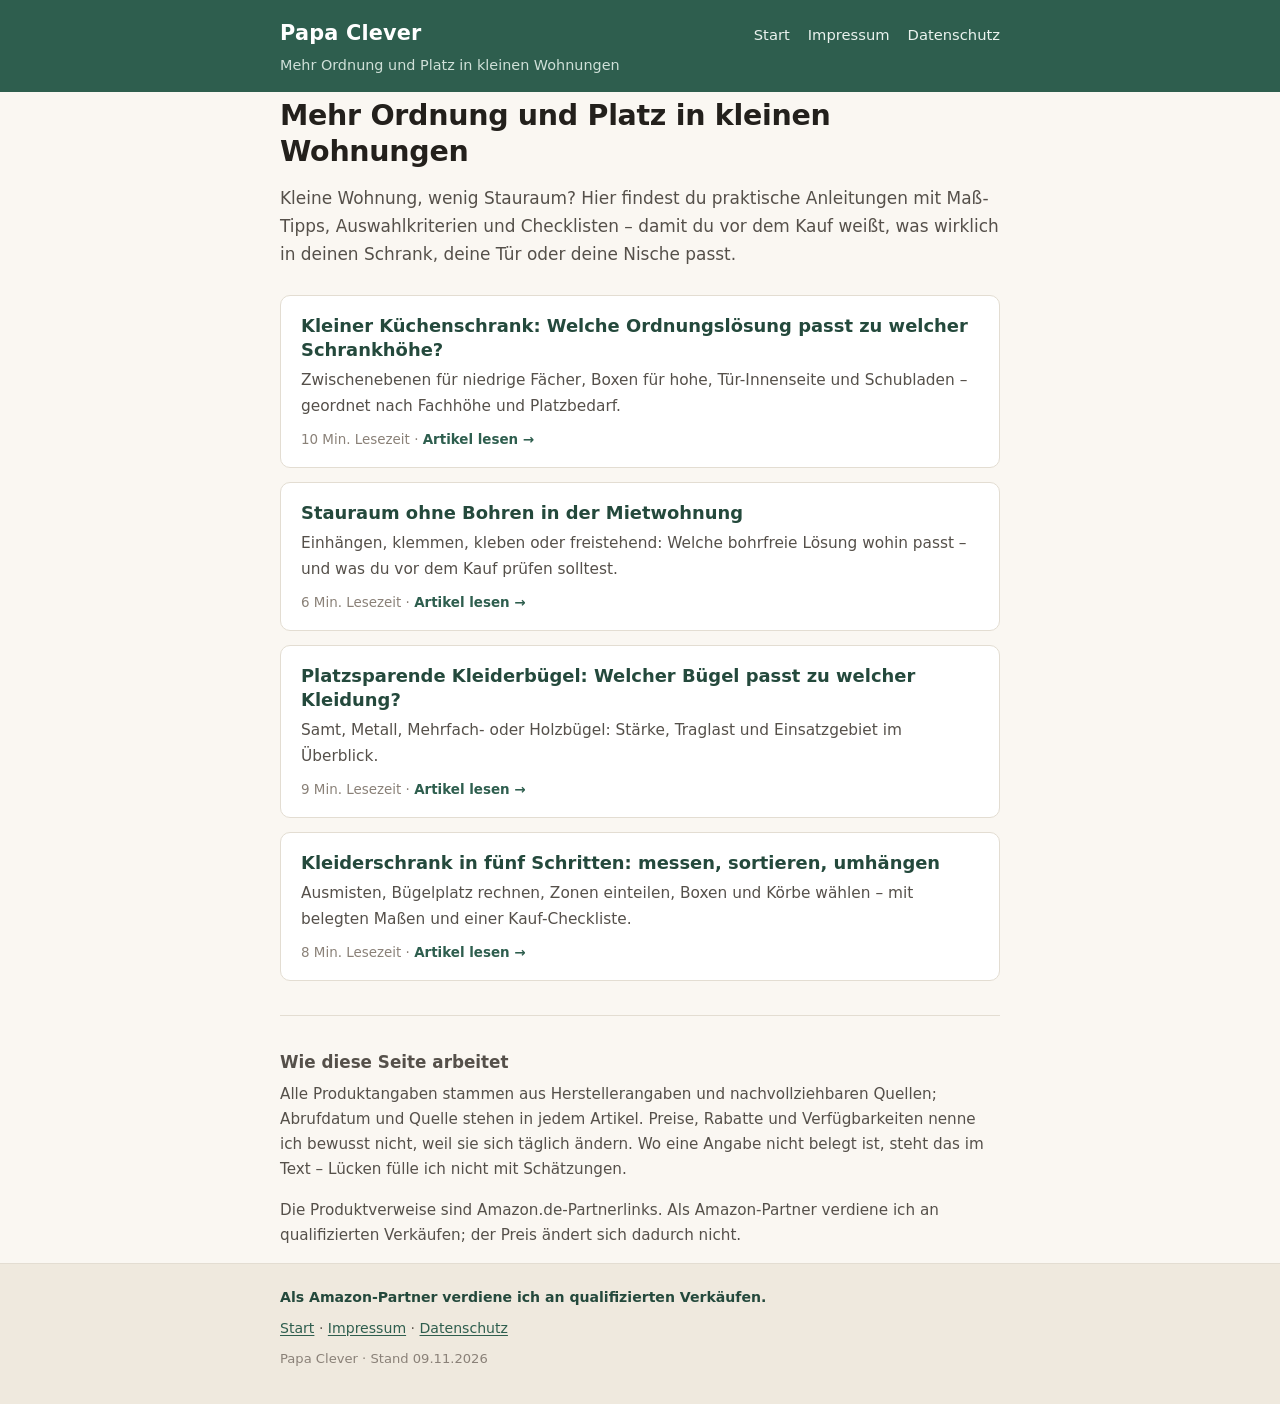
==== index.html @ 6cc89325 "Papa Clever Website: Artikel aus geprueften Markdown-Fassungen, Impressum/Datenschutz, Layout" ====
<!DOCTYPE html>
<html lang="de">
<head>
<meta charset="utf-8">
<meta name="viewport" content="width=device-width, initial-scale=1">
<title>Papa Clever – Mehr Ordnung und Platz in kleinen Wohnungen</title>
<meta name="description" content="Hilfreiche Anleitungen und Produktideen für mehr Ordnung und Platz in kleinen Wohnungen – mit Maß-Angaben, Auswahlkriterien und Checklisten.">
<meta name="robots" content="noindex, nofollow">
<link rel="icon" href="assets/favicon.svg" type="image/svg+xml">
<link rel="stylesheet" href="assets/style.css">
</head>
<body>
<header class="site-header">
  <div class="wrap header-inner">
    <a class="brand" href="index.html">Papa Clever</a>
    <nav class="site-nav">
      <a href="index.html">Start</a>
      <a href="impressum.html">Impressum</a>
      <a href="datenschutz.html">Datenschutz</a>
    </nav>
  </div>
  <div class="wrap"><p class="tagline">Mehr Ordnung und Platz in kleinen Wohnungen</p></div>
</header>
<main class="wrap">
<h1>Mehr Ordnung und Platz in kleinen Wohnungen</h1>
<p class="lead">Kleine Wohnung, wenig Stauraum? Hier findest du praktische Anleitungen mit Maß-Tipps, Auswahlkriterien und Checklisten – damit du vor dem Kauf weißt, was wirklich in deinen Schrank, deine Tür oder deine Nische passt.</p>
<div class="cards">
  <a class="card" href="artikel/kuechenschrank.html">
    <h2>Kleiner Küchenschrank: Welche Ordnungslösung passt zu welcher Schrankhöhe?</h2>
    <p>Zwischenebenen für niedrige Fächer, Boxen für hohe, Tür-Innenseite und Schubladen – geordnet nach Fachhöhe und Platzbedarf.</p>
    <p class="card-meta">10 Min. Lesezeit · <span class="card-more">Artikel lesen →</span></p>
  </a>
  <a class="card" href="artikel/stauraum-ohne-bohren.html">
    <h2>Stauraum ohne Bohren in der Mietwohnung</h2>
    <p>Einhängen, klemmen, kleben oder freistehend: Welche bohrfreie Lösung wohin passt – und was du vor dem Kauf prüfen solltest.</p>
    <p class="card-meta">6 Min. Lesezeit · <span class="card-more">Artikel lesen →</span></p>
  </a>
  <a class="card" href="artikel/kleiderbuegel.html">
    <h2>Platzsparende Kleiderbügel: Welcher Bügel passt zu welcher Kleidung?</h2>
    <p>Samt, Metall, Mehrfach- oder Holzbügel: Stärke, Traglast und Einsatzgebiet im Überblick.</p>
    <p class="card-meta">9 Min. Lesezeit · <span class="card-more">Artikel lesen →</span></p>
  </a>
  <a class="card" href="artikel/kleiderschrank.html">
    <h2>Kleiderschrank in fünf Schritten: messen, sortieren, umhängen</h2>
    <p>Ausmisten, Bügelplatz rechnen, Zonen einteilen, Boxen und Körbe wählen – mit belegten Maßen und einer Kauf-Checkliste.</p>
    <p class="card-meta">8 Min. Lesezeit · <span class="card-more">Artikel lesen →</span></p>
  </a>
</div>
<section class="about">
  <h2>Wie diese Seite arbeitet</h2>
  <p>Alle Produktangaben stammen aus Herstellerangaben und nachvollziehbaren Quellen; Abrufdatum und Quelle stehen in jedem Artikel. Preise, Rabatte und Verfügbarkeiten nenne ich bewusst nicht, weil sie sich täglich ändern. Wo eine Angabe nicht belegt ist, steht das im Text – Lücken fülle ich nicht mit Schätzungen.</p>
  <p>Die Produktverweise sind Amazon.de-Partnerlinks. Als Amazon-Partner verdiene ich an qualifizierten Verkäufen; der Preis ändert sich dadurch nicht.</p>
</section>
</main>
<footer class="site-footer">
  <div class="wrap">
    <p class="affiliate">Als Amazon-Partner verdiene ich an qualifizierten Verkäufen.</p>
    <p class="footer-links"><a href="index.html">Start</a> · <a href="impressum.html">Impressum</a> · <a href="datenschutz.html">Datenschutz</a></p>
    <p class="footer-meta">Papa Clever · Stand 09.11.2026</p>
  </div>
</footer>
</body>
</html>
---- assets/style.css ----
/* Papa Clever – Website-Layout
   Ruhiges, lesbares Layout für lange Ratgebertexte. Keine externen Schriften,
   keine Skripte, keine Cookies. Stand 09.11.2026 */

:root {
  --ink: #23201c;
  --ink-soft: #55504a;
  --brand: #2e5e4e;
  --brand-dark: #24493c;
  --brand-light: #3f7a66;
  --accent: #c98a2e;
  --bg: #faf7f2;
  --card: #ffffff;
  --line: #e3ddd2;
  --line-soft: #efe9de;
  --warn-bg: #fdf6e6;
  --warn-line: #e6cf9a;
  --radius: 10px;
  --max: 760px;
}

* { box-sizing: border-box; }

html { scroll-behavior: smooth; }

body {
  margin: 0;
  font-family: system-ui, -apple-system, "Segoe UI", Roboto, "Helvetica Neue", Arial, sans-serif;
  font-size: 17px;
  line-height: 1.65;
  color: var(--ink);
  background: var(--bg);
  -webkit-font-smoothing: antialiased;
}

.wrap { max-width: var(--max); margin: 0 auto; padding: 0 20px; }

/* ---------- Kopf ---------- */
.site-header {
  background: var(--brand);
  color: #fff;
  padding: 16px 0 14px;
}
.header-inner {
  display: flex;
  flex-wrap: wrap;
  align-items: baseline;
  justify-content: space-between;
  gap: 6px 18px;
}
.brand {
  color: #fff;
  font-size: 1.3rem;
  font-weight: 700;
  letter-spacing: .01em;
  text-decoration: none;
}
.site-nav { display: flex; gap: 18px; font-size: .92rem; }
.site-nav a { color: #eaf2ee; text-decoration: none; border-bottom: 1px solid transparent; }
.site-nav a:hover { border-bottom-color: #eaf2ee; }
.tagline {
  margin: 4px 0 0;
  font-size: .9rem;
  color: #cfe0d8;
}

/* ---------- Inhalt ---------- */
main { padding: 32px 20px 56px; }

h1 {
  font-size: 1.78rem;
  line-height: 1.28;
  margin: .2em 0 .5em;
  letter-spacing: -.01em;
}
h2 {
  font-size: 1.22rem;
  line-height: 1.35;
  margin: 2em 0 .5em;
  padding-top: .2em;
}
h3 {
  font-size: 1.04rem;
  margin: 1.7em 0 .4em;
  color: var(--brand-dark);
}
p { margin: 0 0 1em; }
a { color: var(--brand); text-underline-offset: 2px; }
a:hover { color: var(--brand-dark); }

.lead { font-size: 1.06rem; color: var(--ink-soft); }

.meta {
  font-size: .88rem;
  color: #7a7268;
  margin-bottom: 1.6em;
}

.backlink { font-size: .9rem; margin: 0 0 16px; }
.backlink a { text-decoration: none; }
.article + .backlink { margin-top: 2.4em; }

/* ---------- Startseite ---------- */
.cards { display: grid; gap: 14px; margin: 26px 0 10px; }
.card {
  display: block;
  background: var(--card);
  border: 1px solid var(--line);
  border-radius: var(--radius);
  padding: 18px 20px 16px;
  text-decoration: none;
  color: inherit;
  transition: border-color .15s ease, transform .15s ease;
}
.card:hover { border-color: var(--brand-light); transform: translateY(-1px); }
.card h2 { margin: 0 0 6px; padding: 0; font-size: 1.12rem; color: var(--brand-dark); }
.card p { margin: 0 0 10px; color: var(--ink-soft); font-size: .96rem; }
.card-meta { font-size: .84rem !important; color: #8a8178 !important; margin: 0 !important; }
.card-more { color: var(--brand); font-weight: 600; }

.about {
  margin-top: 34px;
  padding-top: 8px;
  border-top: 1px solid var(--line);
  font-size: .95rem;
  color: var(--ink-soft);
}
.about h2 { font-size: 1.05rem; margin-top: 1.4em; }

/* ---------- Artikel ---------- */
.article { max-width: 100%; }
.article blockquote {
  margin: 1.6em 0;
  padding: 14px 16px;
  background: var(--warn-bg);
  border: 1px solid var(--warn-line);
  border-left: 4px solid var(--accent);
  border-radius: 6px;
  font-size: .95rem;
  color: #4a4238;
}
.article blockquote p { margin: 0 0 .6em; }
.article blockquote p:last-child { margin-bottom: 0; }

.article ul, .article ol { padding-left: 1.35em; margin: 0 0 1.1em; }
.article li { margin-bottom: .35em; }

/* Checklisten */
.task-list { list-style: none; padding-left: .2em; }
.task-list li { position: relative; padding-left: 1.7em; }
.task-list input[type="checkbox"] {
  position: absolute; left: 0; top: .34em;
  width: 1em; height: 1em; margin: 0;
  accent-color: var(--brand);
}

/* Tabellen */
.table-wrap { overflow-x: auto; margin: 1.2em 0; border: 1px solid var(--line); border-radius: 8px; }
table { border-collapse: collapse; width: 100%; font-size: .92rem; background: var(--card); }
th, td { padding: 9px 11px; text-align: left; vertical-align: top; border-bottom: 1px solid var(--line-soft); }
th { background: var(--line-soft); font-weight: 600; white-space: nowrap; }
tr:last-child td { border-bottom: 0; }

/* Partnerlink-Zeilen */
.buy { margin: .6em 0 1.6em; }
.buy-link {
  display: inline-block;
  background: var(--brand);
  color: #fff;
  text-decoration: none;
  font-weight: 600;
  font-size: .95rem;
  padding: 10px 16px;
  border-radius: 8px;
}
.buy-link:hover { background: var(--brand-dark); color: #fff; }
.buy-pending {
  display: inline-block;
  border: 1px dashed #b9b0a2;
  border-radius: 8px;
  padding: 8px 14px;
  font-size: .92rem;
  color: #6d655b;
  background: #fbf9f5;
}
.pending {
  display: inline-block;
  margin-left: 6px;
  font-size: .78rem;
  text-transform: uppercase;
  letter-spacing: .04em;
  color: #8a8178;
}

code {
  background: #efeae2;
  padding: 1px 5px;
  border-radius: 4px;
  font-size: .88em;
}

/* ---------- Fuß ---------- */
.site-footer {
  background: var(--line-soft);
  border-top: 1px solid var(--line);
  padding: 22px 0 26px;
  font-size: .88rem;
  color: #5f584f;
}
.site-footer p { margin: 0 0 8px; }
.site-footer .affiliate { font-weight: 600; color: var(--brand-dark); }
.site-footer a { color: var(--brand); }
.footer-meta { color: #8a8178; font-size: .82rem; }

@media (max-width: 560px) {
  body { font-size: 16px; }
  h1 { font-size: 1.5rem; }
  h2 { font-size: 1.14rem; }
  main { padding-top: 22px; }
  .site-nav { gap: 14px; }
}
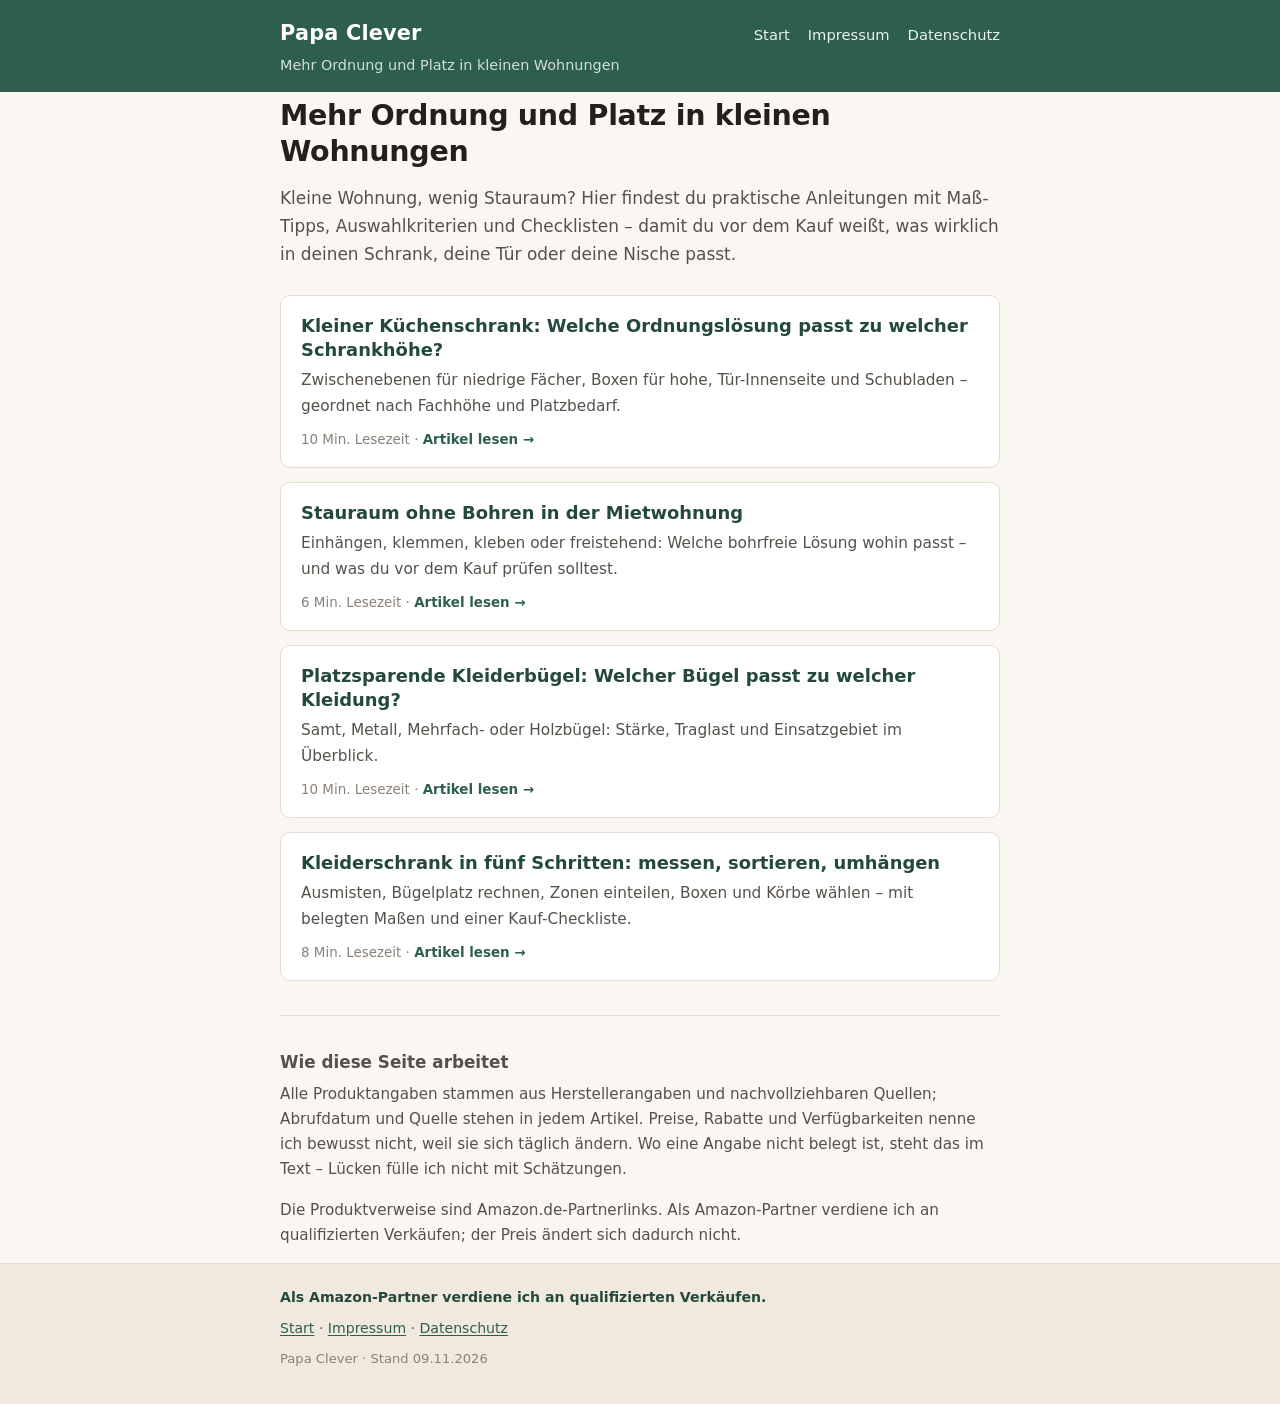
==== commit 4da375cd: "QA WEB-001: Platzhalter-Satz bei echten Links korrigiert, Fassung 2 der Artikel 3+4, rel auf Rechtss" ====
--- a/index.html
+++ b/index.html
@@ -6,6 +6,7 @@
 <title>Papa Clever – Mehr Ordnung und Platz in kleinen Wohnungen</title>
 <meta name="description" content="Hilfreiche Anleitungen und Produktideen für mehr Ordnung und Platz in kleinen Wohnungen – mit Maß-Angaben, Auswahlkriterien und Checklisten.">
 <meta name="robots" content="noindex, nofollow">
+<meta name="p:domain_verify" content="0ffedd83a28475aec3f01b60be7fefac">
 <link rel="icon" href="assets/favicon.svg" type="image/svg+xml">
 <link rel="stylesheet" href="assets/style.css">
 </head>
@@ -38,7 +39,7 @@
   <a class="card" href="artikel/kleiderbuegel.html">
     <h2>Platzsparende Kleiderbügel: Welcher Bügel passt zu welcher Kleidung?</h2>
     <p>Samt, Metall, Mehrfach- oder Holzbügel: Stärke, Traglast und Einsatzgebiet im Überblick.</p>
-    <p class="card-meta">9 Min. Lesezeit · <span class="card-more">Artikel lesen →</span></p>
+    <p class="card-meta">10 Min. Lesezeit · <span class="card-more">Artikel lesen →</span></p>
   </a>
   <a class="card" href="artikel/kleiderschrank.html">
     <h2>Kleiderschrank in fünf Schritten: messen, sortieren, umhängen</h2>
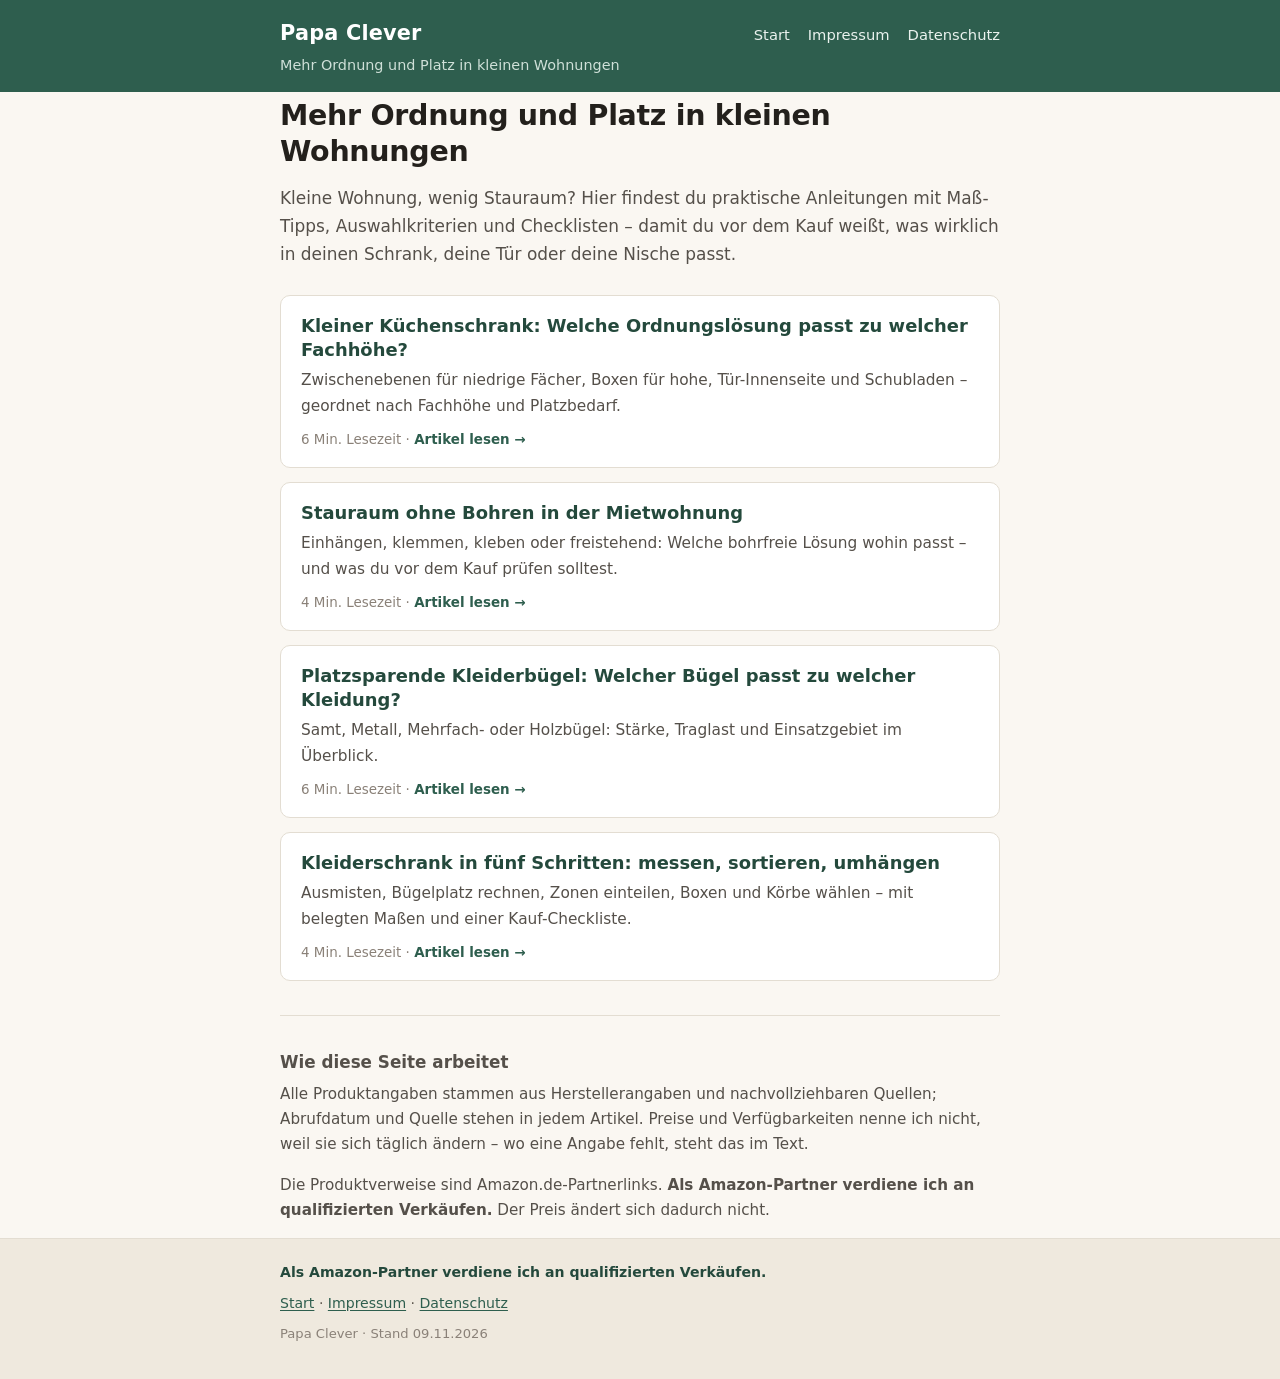
==== commit 5da7a604: "Texte gestrafft: alle vier Artikel rund 40% kuerzer, doppelte Kennzeichnung und Wiederholungen entfe" ====
--- a/index.html
+++ b/index.html
@@ -27,30 +27,30 @@
 <p class="lead">Kleine Wohnung, wenig Stauraum? Hier findest du praktische Anleitungen mit Maß-Tipps, Auswahlkriterien und Checklisten – damit du vor dem Kauf weißt, was wirklich in deinen Schrank, deine Tür oder deine Nische passt.</p>
 <div class="cards">
   <a class="card" href="artikel/kuechenschrank.html">
-    <h2>Kleiner Küchenschrank: Welche Ordnungslösung passt zu welcher Schrankhöhe?</h2>
+    <h2>Kleiner Küchenschrank: Welche Ordnungslösung passt zu welcher Fachhöhe?</h2>
     <p>Zwischenebenen für niedrige Fächer, Boxen für hohe, Tür-Innenseite und Schubladen – geordnet nach Fachhöhe und Platzbedarf.</p>
-    <p class="card-meta">10 Min. Lesezeit · <span class="card-more">Artikel lesen →</span></p>
+    <p class="card-meta">6 Min. Lesezeit · <span class="card-more">Artikel lesen →</span></p>
   </a>
   <a class="card" href="artikel/stauraum-ohne-bohren.html">
     <h2>Stauraum ohne Bohren in der Mietwohnung</h2>
     <p>Einhängen, klemmen, kleben oder freistehend: Welche bohrfreie Lösung wohin passt – und was du vor dem Kauf prüfen solltest.</p>
-    <p class="card-meta">6 Min. Lesezeit · <span class="card-more">Artikel lesen →</span></p>
+    <p class="card-meta">4 Min. Lesezeit · <span class="card-more">Artikel lesen →</span></p>
   </a>
   <a class="card" href="artikel/kleiderbuegel.html">
     <h2>Platzsparende Kleiderbügel: Welcher Bügel passt zu welcher Kleidung?</h2>
     <p>Samt, Metall, Mehrfach- oder Holzbügel: Stärke, Traglast und Einsatzgebiet im Überblick.</p>
-    <p class="card-meta">10 Min. Lesezeit · <span class="card-more">Artikel lesen →</span></p>
+    <p class="card-meta">6 Min. Lesezeit · <span class="card-more">Artikel lesen →</span></p>
   </a>
   <a class="card" href="artikel/kleiderschrank.html">
     <h2>Kleiderschrank in fünf Schritten: messen, sortieren, umhängen</h2>
     <p>Ausmisten, Bügelplatz rechnen, Zonen einteilen, Boxen und Körbe wählen – mit belegten Maßen und einer Kauf-Checkliste.</p>
-    <p class="card-meta">8 Min. Lesezeit · <span class="card-more">Artikel lesen →</span></p>
+    <p class="card-meta">4 Min. Lesezeit · <span class="card-more">Artikel lesen →</span></p>
   </a>
 </div>
 <section class="about">
   <h2>Wie diese Seite arbeitet</h2>
-  <p>Alle Produktangaben stammen aus Herstellerangaben und nachvollziehbaren Quellen; Abrufdatum und Quelle stehen in jedem Artikel. Preise, Rabatte und Verfügbarkeiten nenne ich bewusst nicht, weil sie sich täglich ändern. Wo eine Angabe nicht belegt ist, steht das im Text – Lücken fülle ich nicht mit Schätzungen.</p>
-  <p>Die Produktverweise sind Amazon.de-Partnerlinks. Als Amazon-Partner verdiene ich an qualifizierten Verkäufen; der Preis ändert sich dadurch nicht.</p>
+  <p>Alle Produktangaben stammen aus Herstellerangaben und nachvollziehbaren Quellen; Abrufdatum und Quelle stehen in jedem Artikel. Preise und Verfügbarkeiten nenne ich nicht, weil sie sich täglich ändern – wo eine Angabe fehlt, steht das im Text.</p>
+  <p>Die Produktverweise sind Amazon.de-Partnerlinks. <strong>Als Amazon-Partner verdiene ich an qualifizierten Verkäufen.</strong> Der Preis ändert sich dadurch nicht.</p>
 </section>
 </main>
 <footer class="site-footer">
--- a/assets/style.css
+++ b/assets/style.css
@@ -163,7 +163,8 @@
 
 /* Partnerlink-Zeilen */
 .buy { margin: .6em 0 1.6em; }
-.buy-link {
+.buy-link,
+.cta {
   display: inline-block;
   background: var(--brand);
   color: #fff;
@@ -173,7 +174,8 @@
   padding: 10px 16px;
   border-radius: 8px;
 }
-.buy-link:hover { background: var(--brand-dark); color: #fff; }
+.buy-link:hover,
+.cta:hover { background: var(--brand-dark); color: #fff; }
 .buy-pending {
   display: inline-block;
   border: 1px dashed #b9b0a2;
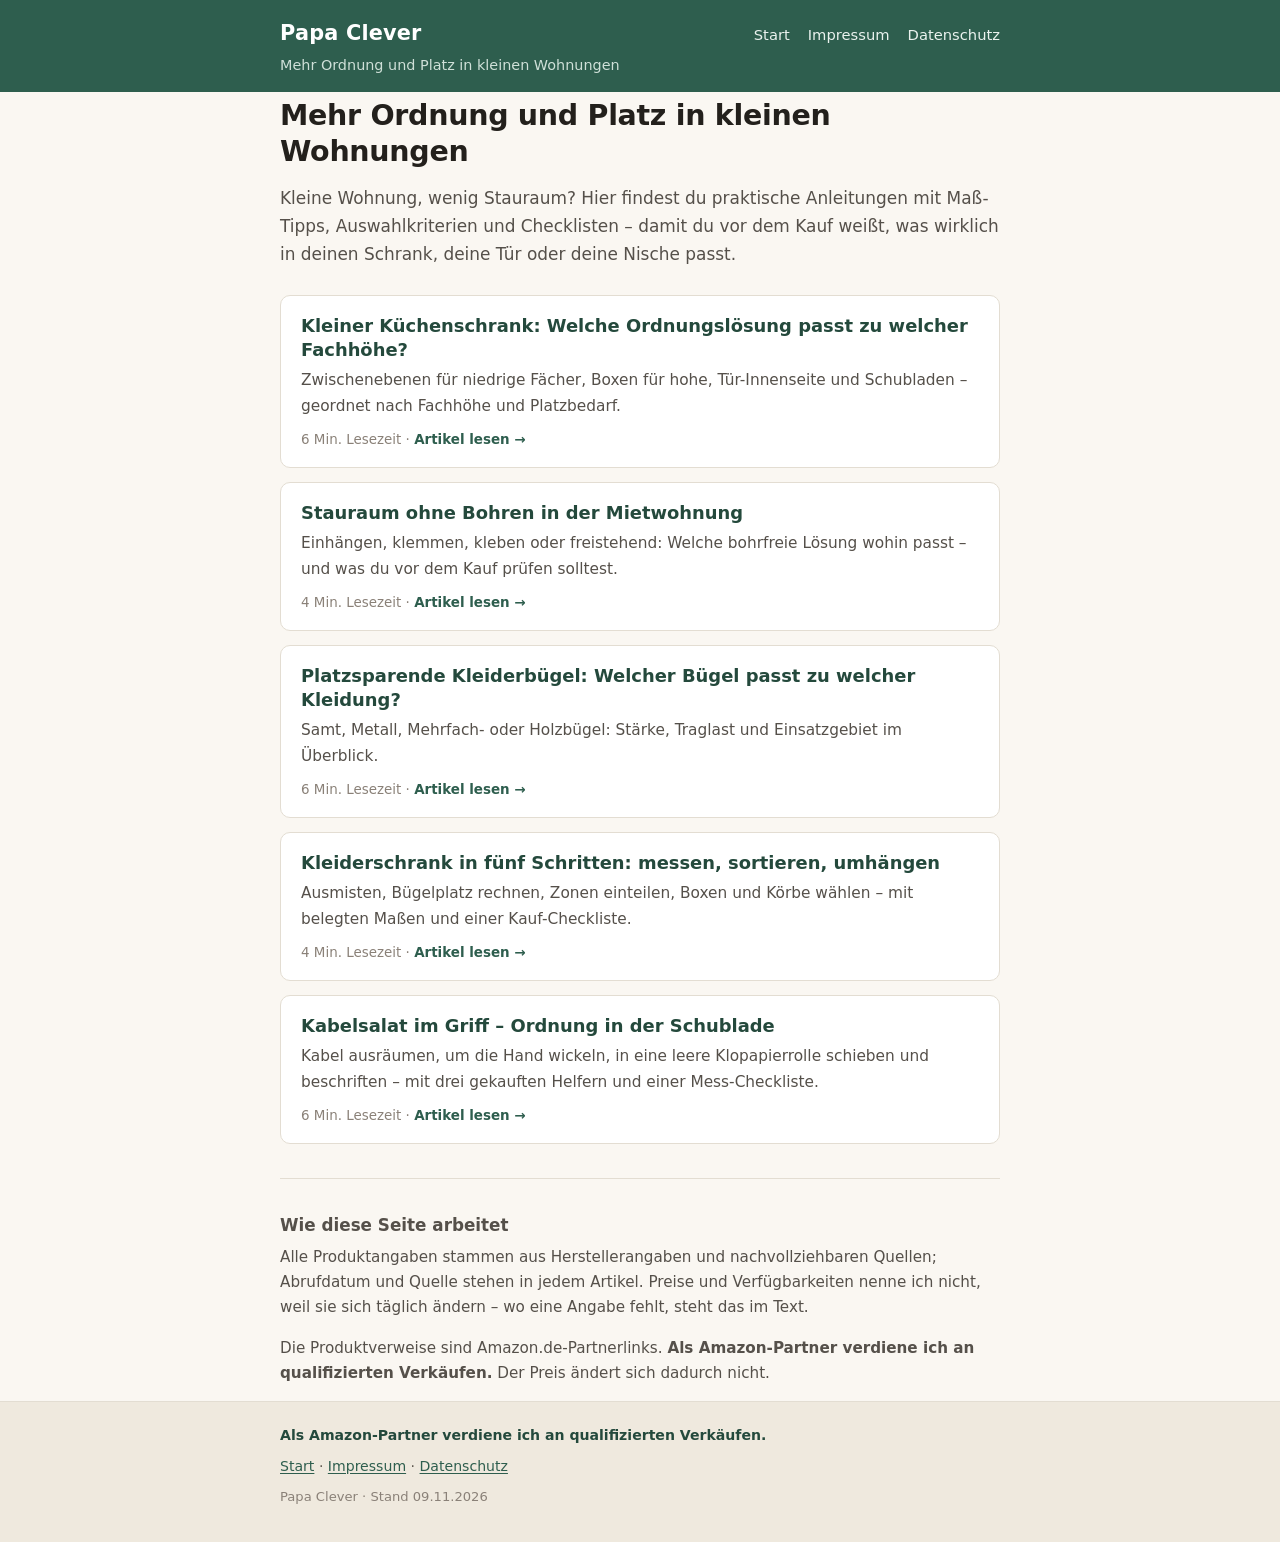
==== commit 4b5d77a5: "ART-005 Kabelsalat: neuer Artikel im Build (P-021, P-022 verlinkt, P-007 vorhanden), Startseite mit " ====
--- a/index.html
+++ b/index.html
@@ -46,6 +46,11 @@
     <p>Ausmisten, Bügelplatz rechnen, Zonen einteilen, Boxen und Körbe wählen – mit belegten Maßen und einer Kauf-Checkliste.</p>
     <p class="card-meta">4 Min. Lesezeit · <span class="card-more">Artikel lesen →</span></p>
   </a>
+  <a class="card" href="artikel/kabelsalat.html">
+    <h2>Kabelsalat im Griff – Ordnung in der Schublade</h2>
+    <p>Kabel ausräumen, um die Hand wickeln, in eine leere Klopapierrolle schieben und beschriften – mit drei gekauften Helfern und einer Mess-Checkliste.</p>
+    <p class="card-meta">6 Min. Lesezeit · <span class="card-more">Artikel lesen →</span></p>
+  </a>
 </div>
 <section class="about">
   <h2>Wie diese Seite arbeitet</h2>
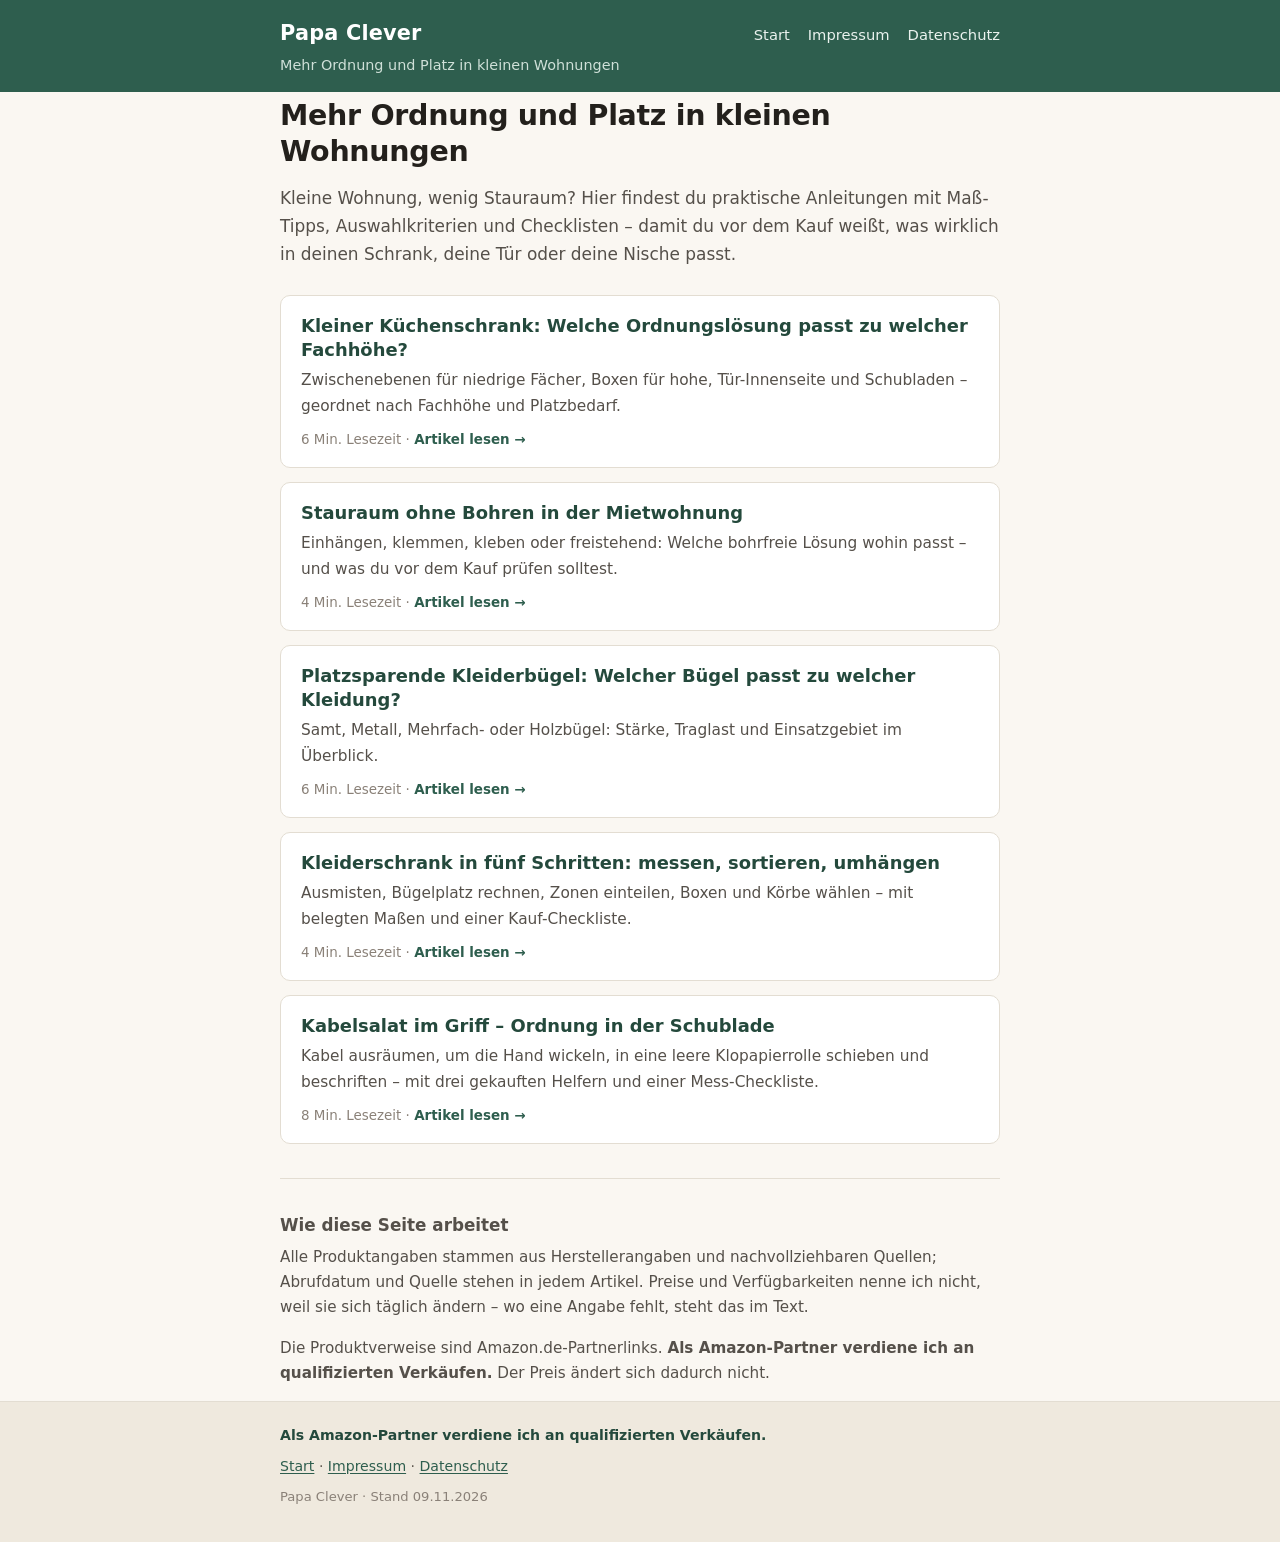
==== commit 8a9456e5: "ART-005: Szenengrenzen der Kuerzen-Szene auf 15,58-19,92 s korrigiert (QA-Punkt K6)" ====
--- a/index.html
+++ b/index.html
@@ -49,7 +49,7 @@
   <a class="card" href="artikel/kabelsalat.html">
     <h2>Kabelsalat im Griff – Ordnung in der Schublade</h2>
     <p>Kabel ausräumen, um die Hand wickeln, in eine leere Klopapierrolle schieben und beschriften – mit drei gekauften Helfern und einer Mess-Checkliste.</p>
-    <p class="card-meta">6 Min. Lesezeit · <span class="card-more">Artikel lesen →</span></p>
+    <p class="card-meta">8 Min. Lesezeit · <span class="card-more">Artikel lesen →</span></p>
   </a>
 </div>
 <section class="about">
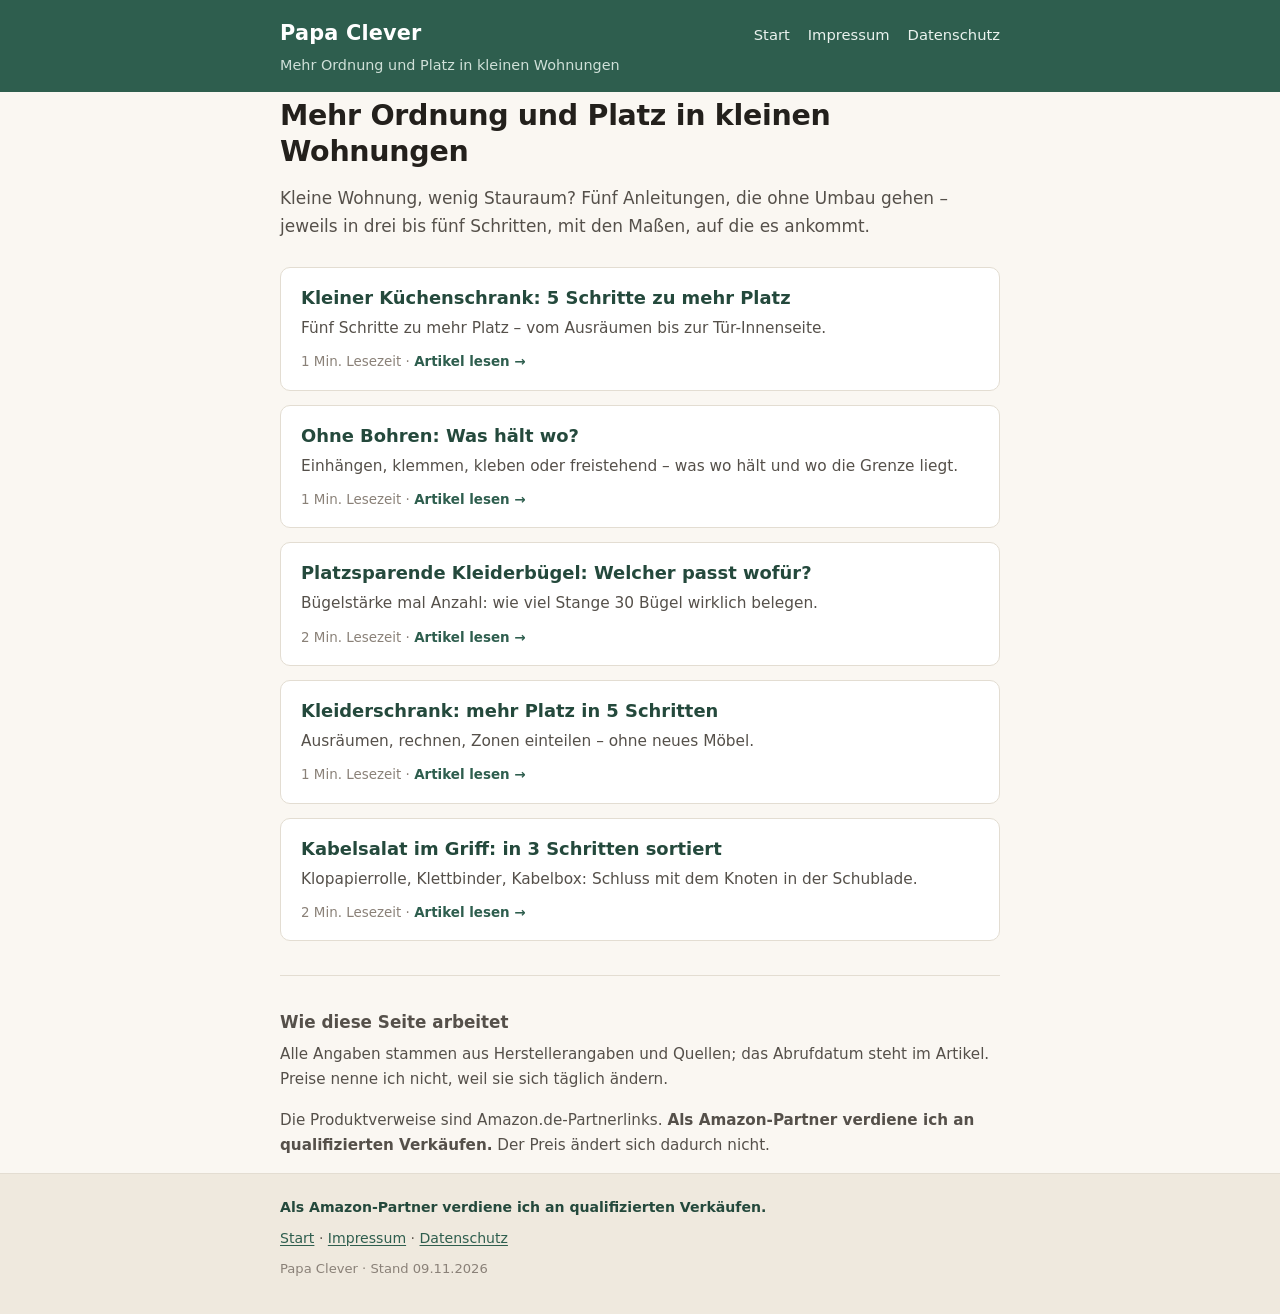
==== commit cb03bbde: "Website: Artikel auf Kurzformat umgebaut, alle 22 Produkte mit Amazon-Partnerlink (D-113)" ====
--- a/index.html
+++ b/index.html
@@ -24,37 +24,37 @@
 </header>
 <main class="wrap">
 <h1>Mehr Ordnung und Platz in kleinen Wohnungen</h1>
-<p class="lead">Kleine Wohnung, wenig Stauraum? Hier findest du praktische Anleitungen mit Maß-Tipps, Auswahlkriterien und Checklisten – damit du vor dem Kauf weißt, was wirklich in deinen Schrank, deine Tür oder deine Nische passt.</p>
+<p class="lead">Kleine Wohnung, wenig Stauraum? Fünf Anleitungen, die ohne Umbau gehen – jeweils in drei bis fünf Schritten, mit den Maßen, auf die es ankommt.</p>
 <div class="cards">
   <a class="card" href="artikel/kuechenschrank.html">
-    <h2>Kleiner Küchenschrank: Welche Ordnungslösung passt zu welcher Fachhöhe?</h2>
-    <p>Zwischenebenen für niedrige Fächer, Boxen für hohe, Tür-Innenseite und Schubladen – geordnet nach Fachhöhe und Platzbedarf.</p>
-    <p class="card-meta">6 Min. Lesezeit · <span class="card-more">Artikel lesen →</span></p>
+    <h2>Kleiner Küchenschrank: 5 Schritte zu mehr Platz</h2>
+    <p>Fünf Schritte zu mehr Platz – vom Ausräumen bis zur Tür-Innenseite.</p>
+    <p class="card-meta">1 Min. Lesezeit · <span class="card-more">Artikel lesen →</span></p>
   </a>
   <a class="card" href="artikel/stauraum-ohne-bohren.html">
-    <h2>Stauraum ohne Bohren in der Mietwohnung</h2>
-    <p>Einhängen, klemmen, kleben oder freistehend: Welche bohrfreie Lösung wohin passt – und was du vor dem Kauf prüfen solltest.</p>
-    <p class="card-meta">4 Min. Lesezeit · <span class="card-more">Artikel lesen →</span></p>
+    <h2>Ohne Bohren: Was hält wo?</h2>
+    <p>Einhängen, klemmen, kleben oder freistehend – was wo hält und wo die Grenze liegt.</p>
+    <p class="card-meta">1 Min. Lesezeit · <span class="card-more">Artikel lesen →</span></p>
   </a>
   <a class="card" href="artikel/kleiderbuegel.html">
-    <h2>Platzsparende Kleiderbügel: Welcher Bügel passt zu welcher Kleidung?</h2>
-    <p>Samt, Metall, Mehrfach- oder Holzbügel: Stärke, Traglast und Einsatzgebiet im Überblick.</p>
-    <p class="card-meta">6 Min. Lesezeit · <span class="card-more">Artikel lesen →</span></p>
+    <h2>Platzsparende Kleiderbügel: Welcher passt wofür?</h2>
+    <p>Bügelstärke mal Anzahl: wie viel Stange 30 Bügel wirklich belegen.</p>
+    <p class="card-meta">2 Min. Lesezeit · <span class="card-more">Artikel lesen →</span></p>
   </a>
   <a class="card" href="artikel/kleiderschrank.html">
-    <h2>Kleiderschrank in fünf Schritten: messen, sortieren, umhängen</h2>
-    <p>Ausmisten, Bügelplatz rechnen, Zonen einteilen, Boxen und Körbe wählen – mit belegten Maßen und einer Kauf-Checkliste.</p>
-    <p class="card-meta">4 Min. Lesezeit · <span class="card-more">Artikel lesen →</span></p>
+    <h2>Kleiderschrank: mehr Platz in 5 Schritten</h2>
+    <p>Ausräumen, rechnen, Zonen einteilen – ohne neues Möbel.</p>
+    <p class="card-meta">1 Min. Lesezeit · <span class="card-more">Artikel lesen →</span></p>
   </a>
   <a class="card" href="artikel/kabelsalat.html">
-    <h2>Kabelsalat im Griff – Ordnung in der Schublade</h2>
-    <p>Kabel ausräumen, um die Hand wickeln, in eine leere Klopapierrolle schieben und beschriften – mit drei gekauften Helfern und einer Mess-Checkliste.</p>
-    <p class="card-meta">8 Min. Lesezeit · <span class="card-more">Artikel lesen →</span></p>
+    <h2>Kabelsalat im Griff: in 3 Schritten sortiert</h2>
+    <p>Klopapierrolle, Klettbinder, Kabelbox: Schluss mit dem Knoten in der Schublade.</p>
+    <p class="card-meta">2 Min. Lesezeit · <span class="card-more">Artikel lesen →</span></p>
   </a>
 </div>
 <section class="about">
   <h2>Wie diese Seite arbeitet</h2>
-  <p>Alle Produktangaben stammen aus Herstellerangaben und nachvollziehbaren Quellen; Abrufdatum und Quelle stehen in jedem Artikel. Preise und Verfügbarkeiten nenne ich nicht, weil sie sich täglich ändern – wo eine Angabe fehlt, steht das im Text.</p>
+  <p>Alle Angaben stammen aus Herstellerangaben und Quellen; das Abrufdatum steht im Artikel. Preise nenne ich nicht, weil sie sich täglich ändern.</p>
   <p>Die Produktverweise sind Amazon.de-Partnerlinks. <strong>Als Amazon-Partner verdiene ich an qualifizierten Verkäufen.</strong> Der Preis ändert sich dadurch nicht.</p>
 </section>
 </main>
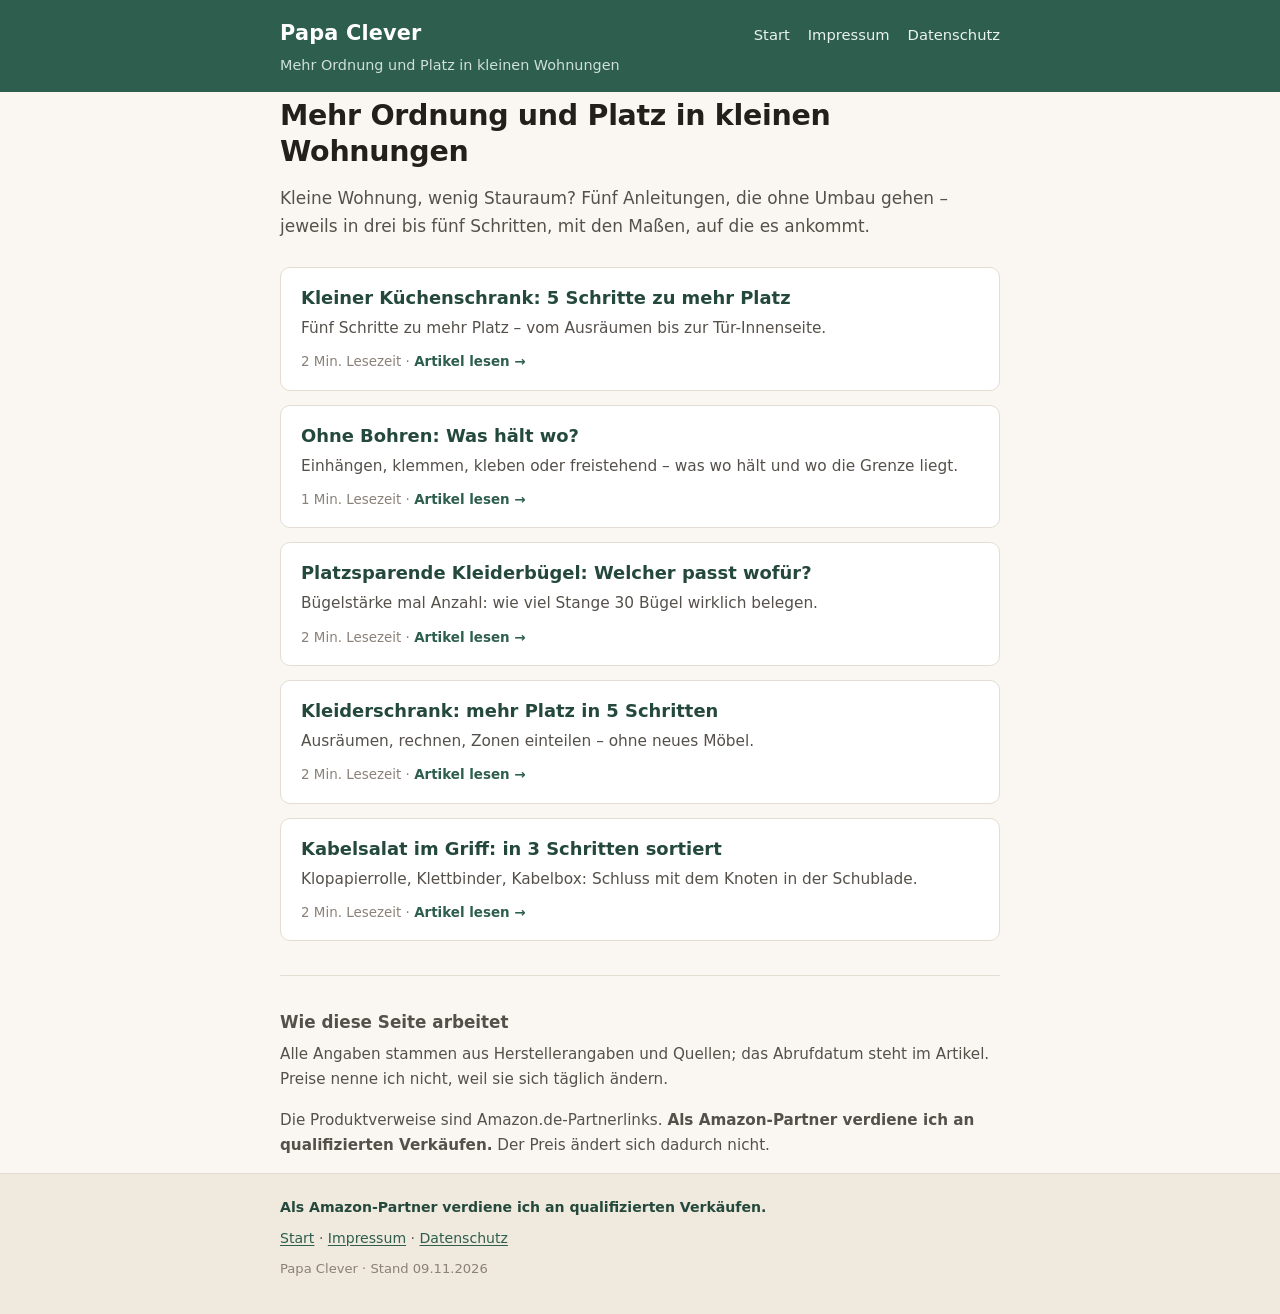
==== commit 5064eb93: "D-115: Gewuerz-Absatz + P-006/P-007 in kuechenschrank, 30-36 cm kanonisch in kleiderschrank (QA M3/S" ====
--- a/index.html
+++ b/index.html
@@ -29,7 +29,7 @@
   <a class="card" href="artikel/kuechenschrank.html">
     <h2>Kleiner Küchenschrank: 5 Schritte zu mehr Platz</h2>
     <p>Fünf Schritte zu mehr Platz – vom Ausräumen bis zur Tür-Innenseite.</p>
-    <p class="card-meta">1 Min. Lesezeit · <span class="card-more">Artikel lesen →</span></p>
+    <p class="card-meta">2 Min. Lesezeit · <span class="card-more">Artikel lesen →</span></p>
   </a>
   <a class="card" href="artikel/stauraum-ohne-bohren.html">
     <h2>Ohne Bohren: Was hält wo?</h2>
@@ -44,7 +44,7 @@
   <a class="card" href="artikel/kleiderschrank.html">
     <h2>Kleiderschrank: mehr Platz in 5 Schritten</h2>
     <p>Ausräumen, rechnen, Zonen einteilen – ohne neues Möbel.</p>
-    <p class="card-meta">1 Min. Lesezeit · <span class="card-more">Artikel lesen →</span></p>
+    <p class="card-meta">2 Min. Lesezeit · <span class="card-more">Artikel lesen →</span></p>
   </a>
   <a class="card" href="artikel/kabelsalat.html">
     <h2>Kabelsalat im Griff: in 3 Schritten sortiert</h2>
